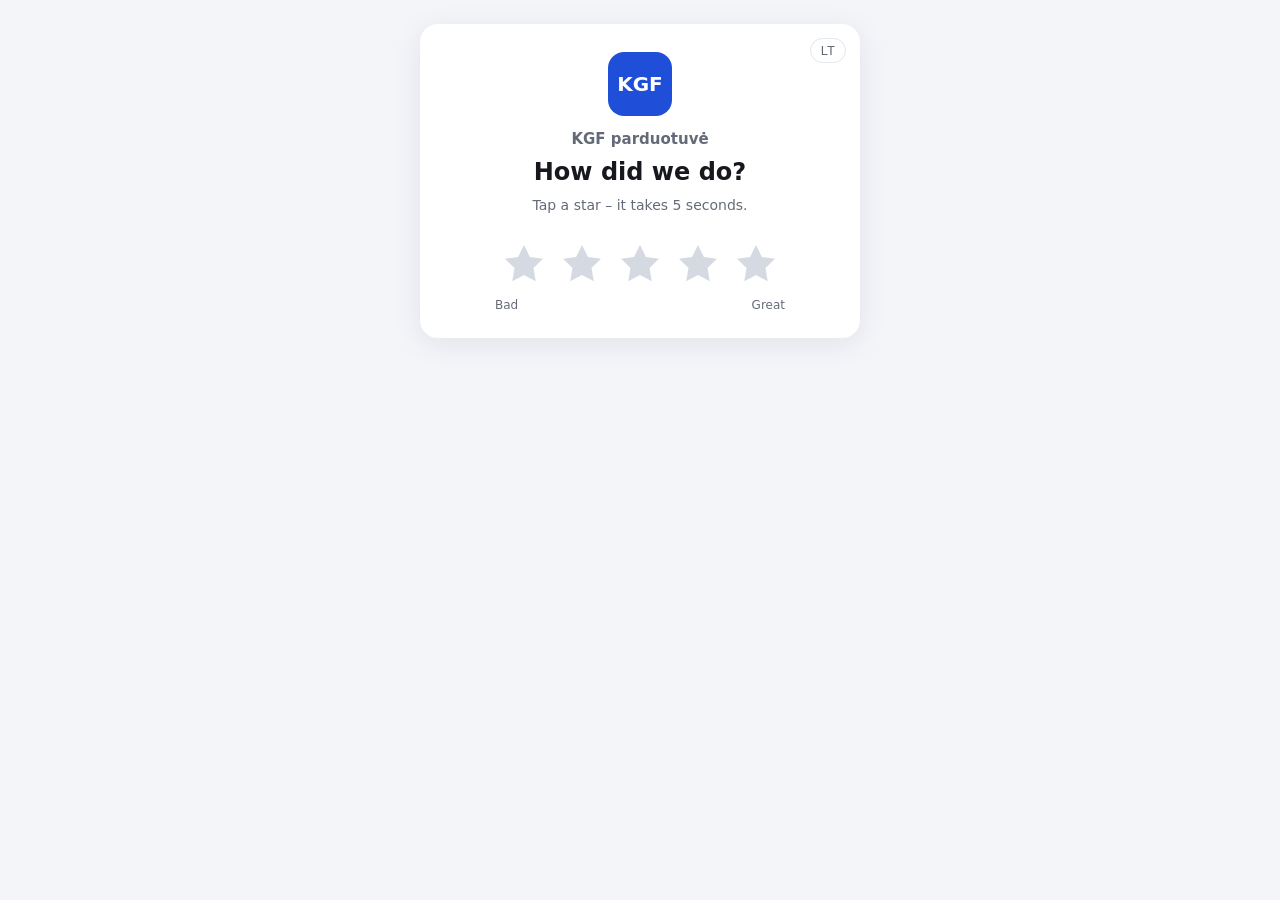
==== kgf/index.html @ a225ff8c "Add review page, staff request page, QR/NFC print page and Sheets backend for KGF Star rating sends " ====
<!doctype html>
<html lang="lt">
<head>
  <meta charset="utf-8">
  <meta name="viewport" content="width=device-width, initial-scale=1">
  <meta name="robots" content="noindex">
  <title>Įvertinkite mus</title>
  <link rel="stylesheet" href="../assets/style.css">
</head>
<body>
  <main class="card">
    <button class="lang" id="lang" type="button">EN</button>
    <div class="logo" id="logo"></div>
    <p class="biz" id="biz"></p>

    <!-- 1. Įvertinimas -->
    <section id="step-rate">
      <h1 data-t="rateTitle"></h1>
      <p class="muted" data-t="rateSub"></p>
      <div class="stars" id="stars"></div>
      <div class="stars-hint"><span data-t="bad"></span><span data-t="great"></span></div>
    </section>

    <!-- 2a. Geras įvertinimas -> Google -->
    <section id="step-good" hidden>
      <div class="big-emoji">😊</div>
      <h2 data-t="goodTitle"></h2>
      <p data-t="goodText"></p>
      <p class="muted" data-t="goodTip"></p>
      <a class="btn google" id="google-btn" href="#" rel="noopener">
        <svg viewBox="0 0 48 48" aria-hidden="true"><path fill="#EA4335" d="M24 9.5c3.54 0 6.71 1.22 9.21 3.6l6.85-6.85C35.9 2.38 30.47 0 24 0 14.62 0 6.51 5.38 2.56 13.22l7.98 6.19C12.43 13.72 17.74 9.5 24 9.5z"/><path fill="#4285F4" d="M46.98 24.55c0-1.57-.15-3.09-.38-4.55H24v9.02h12.94c-.58 2.96-2.26 5.48-4.78 7.18l7.73 6c4.51-4.18 7.09-10.36 7.09-17.65z"/><path fill="#FBBC05" d="M10.53 28.59c-.48-1.45-.76-2.99-.76-4.59s.27-3.14.76-4.59l-7.98-6.19C.92 16.46 0 20.12 0 24c0 3.88.92 7.54 2.56 10.78l7.97-6.19z"/><path fill="#34A853" d="M24 48c6.48 0 11.93-2.13 15.89-5.81l-7.73-6c-2.15 1.45-4.92 2.3-8.16 2.3-6.26 0-11.57-4.22-13.47-9.91l-7.98 6.19C6.51 42.62 14.62 48 24 48z"/></svg>
        <span data-t="googleBtn"></span>
      </a>
      <p class="countdown" id="countdown" hidden></p>
      <p><button class="link" type="button" data-back data-t="change"></button></p>
    </section>

    <!-- 2b. Žemas įvertinimas -> privati forma -->
    <section id="step-bad" hidden>
      <h2 data-t="badTitle"></h2>
      <p data-t="badText"></p>
      <form id="form" novalidate>
        <label for="msg" data-t="msgLabel"></label>
        <textarea id="msg" name="message" maxlength="2000" required></textarea>
        <label for="name"><b data-t="nameLabel"></b> <span data-t="optional"></span></label>
        <input id="name" name="name" maxlength="100" autocomplete="name">
        <label for="contact"><b data-t="contactLabel"></b> <span data-t="optional"></span></label>
        <input id="contact" name="contact" maxlength="100" autocomplete="tel">
        <input class="hp" id="website" name="website" tabindex="-1" autocomplete="off" aria-hidden="true">
        <p class="error" id="error" hidden></p>
        <button class="btn" type="submit" data-t="send"></button>
      </form>
      <p><button class="link" type="button" data-back data-t="change"></button></p>
      <!-- Ši nuoroda turi likti matoma: be jos tai būtų draudžiamas „review gating“. -->
      <p class="public-note"><span data-t="publicNote"></span> <a href="#" id="google-small" rel="noopener" data-t="publicLink"></a></p>
    </section>

    <!-- 3. Ačiū -->
    <section id="step-done" hidden>
      <div class="big-emoji">🙏</div>
      <h2 data-t="doneTitle"></h2>
      <p id="promise"></p>
    </section>
  </main>

  <script src="config.js"></script>
  <script src="../assets/common.js"></script>
  <script src="../assets/review.js"></script>
</body>
</html>
---- assets/style.css ----
:root {
  --accent: #1f4fd8;
  --bg: #f3f5f9;
  --card: #ffffff;
  --text: #16181d;
  --muted: #646b78;
  --line: #e2e6ee;
  --star: #f5b301;
  --star-off: #d5d9e1;
  --danger: #c62828;
  --radius: 18px;
}

* { box-sizing: border-box; }

body {
  margin: 0;
  min-height: 100vh;
  background: var(--bg);
  color: var(--text);
  font: 16px/1.5 system-ui, -apple-system, "Segoe UI", Roboto, sans-serif;
  display: flex;
  justify-content: center;
  align-items: flex-start;
  padding: 24px 16px;
}

.card {
  width: 100%;
  max-width: 440px;
  background: var(--card);
  border-radius: var(--radius);
  box-shadow: 0 6px 30px rgba(20, 30, 60, .08);
  padding: 28px 24px 24px;
  text-align: center;
  position: relative;
}

.lang {
  position: absolute;
  top: 14px;
  right: 14px;
  border: 1px solid var(--line);
  background: none;
  border-radius: 999px;
  padding: 4px 10px;
  font-size: 13px;
  color: var(--muted);
  cursor: pointer;
}

.logo {
  width: 64px;
  height: 64px;
  margin: 0 auto 12px;
  border-radius: 16px;
  background: var(--accent);
  color: #fff;
  font-weight: 800;
  font-size: 20px;
  display: flex;
  align-items: center;
  justify-content: center;
  overflow: hidden;
}
.logo img { width: 100%; height: 100%; object-fit: contain; background: #fff; }

.biz { margin: 0; font-size: 15px; color: var(--muted); font-weight: 600; }
h1 { margin: 6px 0 4px; font-size: 24px; line-height: 1.25; }
h2 { margin: 4px 0 8px; font-size: 22px; line-height: 1.3; }
p { margin: 8px 0; }
.muted { color: var(--muted); font-size: 14px; }

.stars { display: flex; justify-content: center; gap: 6px; margin: 22px 0 6px; }
.star {
  border: 0;
  background: none;
  padding: 2px;
  cursor: pointer;
  color: var(--star-off);
  transition: transform .12s, color .12s;
}
.star svg { width: 48px; height: 48px; display: block; fill: currentColor; }
.star.on { color: var(--star); }
.star:active { transform: scale(.9); }
.stars-hint { display: flex; justify-content: space-between; font-size: 12px; color: var(--muted); max-width: 290px; margin: 0 auto; }

.btn {
  display: block;
  width: 100%;
  border: 0;
  border-radius: 12px;
  padding: 15px 18px;
  margin-top: 16px;
  font: inherit;
  font-weight: 700;
  font-size: 17px;
  cursor: pointer;
  text-decoration: none;
  background: var(--accent);
  color: #fff;
}
.btn:disabled { opacity: .6; cursor: default; }
.btn.secondary { background: #eef1f7; color: var(--text); }
.btn.google { background: #fff; color: var(--text); border: 2px solid var(--line); display: flex; align-items: center; justify-content: center; gap: 10px; }
.btn.google svg { width: 22px; height: 22px; }

.link { background: none; border: 0; color: var(--accent); font: inherit; font-size: 14px; cursor: pointer; padding: 0; text-decoration: underline; }

form { text-align: left; margin-top: 14px; }
label { display: block; font-size: 14px; font-weight: 600; margin: 12px 0 4px; }
label span { font-weight: 400; color: var(--muted); }
input, textarea, select {
  width: 100%;
  border: 1.5px solid var(--line);
  border-radius: 10px;
  padding: 11px 12px;
  font: inherit;
  background: #fff;
  color: var(--text);
}
input:focus, textarea:focus, select:focus { outline: none; border-color: var(--accent); }
textarea { min-height: 110px; resize: vertical; }
.hp { position: absolute; left: -9999px; }

.error { color: var(--danger); font-size: 14px; margin-top: 8px; }
.public-note { margin-top: 18px; font-size: 13px; color: var(--muted); }
.public-note a { color: var(--muted); }
.big-emoji { font-size: 44px; line-height: 1; margin-top: 4px; }
.countdown { font-size: 14px; color: var(--muted); margin-top: 10px; }

[hidden] { display: none !important; }

/* Darbuotojų ir QR puslapiai */
.wide { max-width: 520px; text-align: left; }
.row { display: grid; grid-template-columns: 1fr 1fr; gap: 10px; }
.row .btn { margin-top: 10px; }
.qr-box { text-align: center; margin-top: 16px; }
.qr-box svg { width: 240px; height: 240px; }
.ok { color: #1b7f3b; font-size: 14px; margin-top: 8px; }
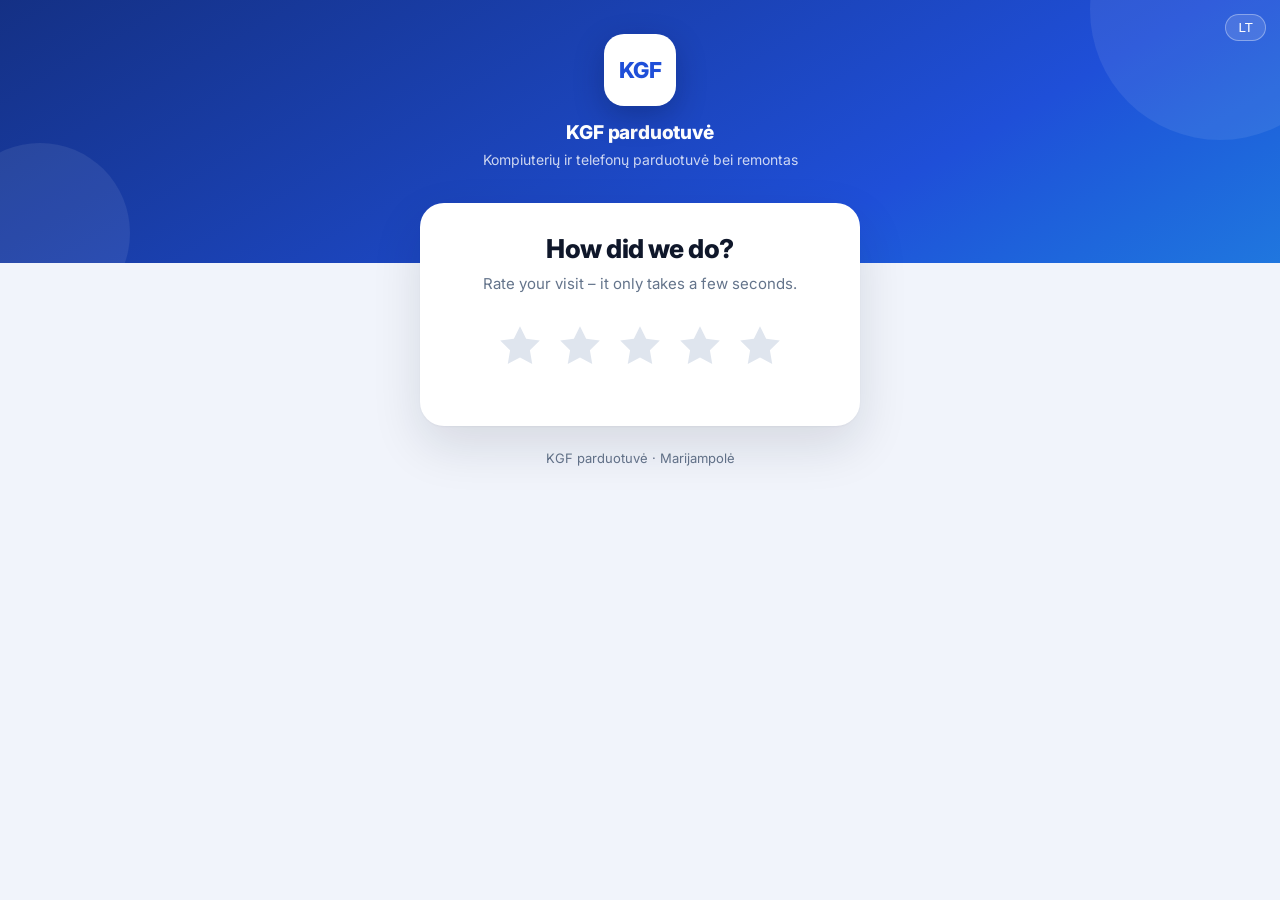
==== commit 2f1bba4f: "Redesign review page, private-review wording and automatic follow-up - New hero header, card layout," ====
--- a/kgf/index.html
+++ b/kgf/index.html
@@ -2,69 +2,80 @@
 <html lang="lt">
 <head>
   <meta charset="utf-8">
-  <meta name="viewport" content="width=device-width, initial-scale=1">
+  <meta name="viewport" content="width=device-width, initial-scale=1, viewport-fit=cover">
   <meta name="robots" content="noindex">
+  <meta name="theme-color" content="#1a3a9c">
   <title>Įvertinkite mus</title>
-  <link rel="stylesheet" href="../assets/style.css">
+  <link rel="preconnect" href="https://fonts.googleapis.com">
+  <link rel="preconnect" href="https://fonts.gstatic.com" crossorigin>
+  <link rel="stylesheet" href="https://fonts.googleapis.com/css2?family=Inter:wght@400;500;600;700;800&display=swap">
+  <link rel="stylesheet" href="../assets/style.css?v=5">
 </head>
-<body>
-  <main class="card">
+<body class="review">
+  <header class="hero">
     <button class="lang" id="lang" type="button">EN</button>
     <div class="logo" id="logo"></div>
     <p class="biz" id="biz"></p>
+    <p class="tagline" id="tagline"></p>
+  </header>
 
+  <main class="card">
     <!-- 1. Įvertinimas -->
-    <section id="step-rate">
+    <section class="step" id="step-rate">
       <h1 data-t="rateTitle"></h1>
       <p class="muted" data-t="rateSub"></p>
       <div class="stars" id="stars"></div>
-      <div class="stars-hint"><span data-t="bad"></span><span data-t="great"></span></div>
+      <p class="star-label" id="star-label">&nbsp;</p>
     </section>
 
     <!-- 2a. Geras įvertinimas -> Google -->
-    <section id="step-good" hidden>
-      <div class="big-emoji">😊</div>
+    <section class="step" id="step-good" hidden>
+      <div class="spinner" aria-hidden="true"></div>
       <h2 data-t="goodTitle"></h2>
-      <p data-t="goodText"></p>
-      <p class="muted" data-t="goodTip"></p>
+      <p class="muted" data-t="goodText"></p>
       <a class="btn google" id="google-btn" href="#" rel="noopener">
         <svg viewBox="0 0 48 48" aria-hidden="true"><path fill="#EA4335" d="M24 9.5c3.54 0 6.71 1.22 9.21 3.6l6.85-6.85C35.9 2.38 30.47 0 24 0 14.62 0 6.51 5.38 2.56 13.22l7.98 6.19C12.43 13.72 17.74 9.5 24 9.5z"/><path fill="#4285F4" d="M46.98 24.55c0-1.57-.15-3.09-.38-4.55H24v9.02h12.94c-.58 2.96-2.26 5.48-4.78 7.18l7.73 6c4.51-4.18 7.09-10.36 7.09-17.65z"/><path fill="#FBBC05" d="M10.53 28.59c-.48-1.45-.76-2.99-.76-4.59s.27-3.14.76-4.59l-7.98-6.19C.92 16.46 0 20.12 0 24c0 3.88.92 7.54 2.56 10.78l7.97-6.19z"/><path fill="#34A853" d="M24 48c6.48 0 11.93-2.13 15.89-5.81l-7.73-6c-2.15 1.45-4.92 2.3-8.16 2.3-6.26 0-11.57-4.22-13.47-9.91l-7.98 6.19C6.51 42.62 14.62 48 24 48z"/></svg>
         <span data-t="googleBtn"></span>
       </a>
-      <p class="countdown" id="countdown" hidden></p>
-      <p><button class="link" type="button" data-back data-t="change"></button></p>
+      <p class="center"><button class="link" type="button" data-back data-t="change"></button></p>
     </section>
 
-    <!-- 2b. Žemas įvertinimas -> privati forma -->
-    <section id="step-bad" hidden>
+    <!-- 2b. Žemas įvertinimas -> privatus atsiliepimas -->
+    <section class="step" id="step-bad" hidden>
+      <div class="mini-stars" id="mini-stars"></div>
       <h2 data-t="badTitle"></h2>
-      <p data-t="badText"></p>
+      <p class="muted" data-t="badText"></p>
+      <p class="private">
+        <svg viewBox="0 0 24 24" aria-hidden="true"><path d="M12 2a5 5 0 0 0-5 5v3H6a2 2 0 0 0-2 2v8a2 2 0 0 0 2 2h12a2 2 0 0 0 2-2v-8a2 2 0 0 0-2-2h-1V7a5 5 0 0 0-5-5zm-3 8V7a3 3 0 1 1 6 0v3H9z"/></svg>
+        <span data-t="private"></span>
+      </p>
       <form id="form" novalidate>
         <label for="msg" data-t="msgLabel"></label>
         <textarea id="msg" name="message" maxlength="2000" required></textarea>
-        <label for="name"><b data-t="nameLabel"></b> <span data-t="optional"></span></label>
+        <label for="contact" data-t="contactLabel"></label>
+        <input id="contact" name="contact" maxlength="100" autocomplete="tel" inputmode="email" required>
+        <p class="hint" data-t="contactHint"></p>
+        <label for="name"><span data-t="nameLabel"></span> <small data-t="optional"></small></label>
         <input id="name" name="name" maxlength="100" autocomplete="name">
-        <label for="contact"><b data-t="contactLabel"></b> <span data-t="optional"></span></label>
-        <input id="contact" name="contact" maxlength="100" autocomplete="tel">
         <input class="hp" id="website" name="website" tabindex="-1" autocomplete="off" aria-hidden="true">
         <p class="error" id="error" hidden></p>
         <button class="btn" type="submit" data-t="send"></button>
       </form>
-      <p><button class="link" type="button" data-back data-t="change"></button></p>
-      <!-- Ši nuoroda turi likti matoma: be jos tai būtų draudžiamas „review gating“. -->
-      <p class="public-note"><span data-t="publicNote"></span> <a href="#" id="google-small" rel="noopener" data-t="publicLink"></a></p>
+      <p class="center"><button class="link" type="button" data-back data-t="change"></button></p>
     </section>
 
     <!-- 3. Ačiū -->
-    <section id="step-done" hidden>
-      <div class="big-emoji">🙏</div>
+    <section class="step" id="step-done" hidden>
+      <svg class="check" viewBox="0 0 52 52" aria-hidden="true"><circle cx="26" cy="26" r="24"/><path d="M15 27l7 7 15-16"/></svg>
       <h2 data-t="doneTitle"></h2>
-      <p id="promise"></p>
+      <p class="muted" id="promise"></p>
     </section>
   </main>
 
-  <script src="config.js"></script>
-  <script src="../assets/common.js"></script>
-  <script src="../assets/review.js"></script>
+  <footer class="foot" id="foot"></footer>
+
+  <script src="config.js?v=5"></script>
+  <script src="../assets/common.js?v=5"></script>
+  <script src="../assets/review.js?v=5"></script>
 </body>
 </html>
--- a/assets/style.css
+++ b/assets/style.css
@@ -1,14 +1,18 @@
 :root {
   --accent: #1f4fd8;
-  --bg: #f3f5f9;
+  --accent-dark: color-mix(in srgb, var(--accent) 55%, #070b1f);
+  --accent-soft: color-mix(in srgb, var(--accent) 9%, #fff);
+  --bg: #f1f4fb;
   --card: #ffffff;
-  --text: #16181d;
-  --muted: #646b78;
-  --line: #e2e6ee;
-  --star: #f5b301;
-  --star-off: #d5d9e1;
-  --danger: #c62828;
-  --radius: 18px;
+  --text: #0f172a;
+  --muted: #64748b;
+  --line: #e2e8f0;
+  --field: #f8fafc;
+  --star: #fbbf24;
+  --star-off: #dfe5ee;
+  --danger: #dc2626;
+  --ok: #16a34a;
+  --radius: 24px;
 }
 
 * { box-sizing: border-box; }
@@ -18,123 +22,227 @@
   min-height: 100vh;
   background: var(--bg);
   color: var(--text);
-  font: 16px/1.5 system-ui, -apple-system, "Segoe UI", Roboto, sans-serif;
-  display: flex;
-  justify-content: center;
-  align-items: flex-start;
-  padding: 24px 16px;
-}
-
-.card {
-  width: 100%;
-  max-width: 440px;
-  background: var(--card);
-  border-radius: var(--radius);
-  box-shadow: 0 6px 30px rgba(20, 30, 60, .08);
-  padding: 28px 24px 24px;
+  font: 16px/1.55 Inter, system-ui, -apple-system, "Segoe UI", Roboto, sans-serif;
+  -webkit-font-smoothing: antialiased;
+}
+
+h1, h2 { margin: 0 0 6px; line-height: 1.2; letter-spacing: -.02em; }
+h1 { font-size: 26px; font-weight: 800; }
+h2 { font-size: 23px; font-weight: 800; }
+p { margin: 8px 0; }
+.muted { color: var(--muted); font-size: 15px; }
+.center { text-align: center; }
+[hidden] { display: none !important; }
+
+/* ---------- Viršus ---------- */
+.hero {
+  position: relative;
+  overflow: hidden;
+  padding: 34px 16px 92px;
   text-align: center;
-  position: relative;
-}
+  color: #fff;
+  background: linear-gradient(150deg, var(--accent-dark) 0%, var(--accent) 70%, color-mix(in srgb, var(--accent) 70%, #22d3ee) 100%);
+}
+.hero::before, .hero::after {
+  content: "";
+  position: absolute;
+  border-radius: 50%;
+  background: rgba(255, 255, 255, .08);
+}
+.hero::before { width: 260px; height: 260px; top: -120px; right: -70px; }
+.hero::after { width: 180px; height: 180px; bottom: -60px; left: -50px; }
+.hero .logo {
+  background: #fff;
+  color: var(--accent);
+  box-shadow: 0 10px 30px rgba(5, 10, 40, .25);
+}
+.hero .biz { color: #fff; font-size: 19px; font-weight: 800; margin: 12px 0 0; letter-spacing: -.01em; }
+.tagline { margin: 2px 0 0; font-size: 14px; color: rgba(255, 255, 255, .78); }
 
 .lang {
   position: absolute;
   top: 14px;
   right: 14px;
-  border: 1px solid var(--line);
-  background: none;
+  z-index: 1;
+  border: 1px solid rgba(255, 255, 255, .35);
+  background: rgba(255, 255, 255, .12);
+  color: #fff;
   border-radius: 999px;
-  padding: 4px 10px;
-  font-size: 13px;
-  color: var(--muted);
+  padding: 5px 12px;
+  font: 600 13px/1 inherit;
   cursor: pointer;
 }
 
 .logo {
-  width: 64px;
-  height: 64px;
-  margin: 0 auto 12px;
-  border-radius: 16px;
+  width: 72px;
+  height: 72px;
+  margin: 0 auto;
+  border-radius: 20px;
   background: var(--accent);
   color: #fff;
   font-weight: 800;
-  font-size: 20px;
+  font-size: 22px;
+  letter-spacing: -.02em;
   display: flex;
   align-items: center;
   justify-content: center;
   overflow: hidden;
-}
-.logo img { width: 100%; height: 100%; object-fit: contain; background: #fff; }
-
+  position: relative;
+  z-index: 1;
+}
+.logo img { width: 100%; height: 100%; object-fit: contain; }
 .biz { margin: 0; font-size: 15px; color: var(--muted); font-weight: 600; }
-h1 { margin: 6px 0 4px; font-size: 24px; line-height: 1.25; }
-h2 { margin: 4px 0 8px; font-size: 22px; line-height: 1.3; }
-p { margin: 8px 0; }
-.muted { color: var(--muted); font-size: 14px; }
-
-.stars { display: flex; justify-content: center; gap: 6px; margin: 22px 0 6px; }
+
+/* ---------- Kortelė ---------- */
+.card {
+  position: relative;
+  width: calc(100% - 32px);
+  max-width: 440px;
+  margin: -60px auto 0;
+  background: var(--card);
+  border-radius: var(--radius);
+  box-shadow: 0 1px 2px rgba(15, 23, 42, .04), 0 20px 50px rgba(15, 23, 42, .12);
+  padding: 30px 22px 24px;
+  text-align: center;
+}
+.step { animation: rise .35s ease both; }
+@keyframes rise { from { opacity: 0; transform: translateY(10px); } to { opacity: 1; transform: none; } }
+
+.foot { text-align: center; color: var(--muted); font-size: 13px; padding: 22px 16px 32px; }
+
+/* ---------- Žvaigždutės ---------- */
+.stars { display: flex; justify-content: center; gap: 4px; margin: 22px 0 4px; }
 .star {
   border: 0;
   background: none;
-  padding: 2px;
+  padding: 3px;
   cursor: pointer;
   color: var(--star-off);
-  transition: transform .12s, color .12s;
-}
-.star svg { width: 48px; height: 48px; display: block; fill: currentColor; }
-.star.on { color: var(--star); }
+  transition: transform .15s ease, color .15s ease;
+  -webkit-tap-highlight-color: transparent;
+}
+.star svg { width: 50px; height: 50px; display: block; fill: currentColor; }
+.star.on { color: var(--star); filter: drop-shadow(0 4px 8px rgba(251, 191, 36, .45)); }
+.star:hover { transform: scale(1.12); }
 .star:active { transform: scale(.9); }
-.stars-hint { display: flex; justify-content: space-between; font-size: 12px; color: var(--muted); max-width: 290px; margin: 0 auto; }
-
+.star-label { min-height: 24px; font-weight: 700; color: var(--accent); margin: 4px 0 0; }
+
+.mini-stars { display: flex; justify-content: center; gap: 2px; margin-bottom: 10px; }
+.mini-stars svg { width: 22px; height: 22px; fill: var(--star-off); }
+.mini-stars svg.on { fill: var(--star); }
+
+/* ---------- Forma ---------- */
+.private {
+  display: flex;
+  gap: 10px;
+  align-items: flex-start;
+  text-align: left;
+  background: var(--accent-soft);
+  color: var(--accent-dark);
+  border-radius: 14px;
+  padding: 12px 14px;
+  font-size: 14px;
+  font-weight: 500;
+  margin: 16px 0 4px;
+}
+.private svg { width: 18px; height: 18px; flex: none; fill: currentColor; margin-top: 1px; }
+
+form { text-align: left; margin-top: 8px; }
+label { display: block; font-size: 14px; font-weight: 700; margin: 16px 0 6px; }
+label small { font-weight: 500; color: var(--muted); font-size: 13px; }
+input, textarea, select {
+  width: 100%;
+  border: 1.5px solid var(--line);
+  border-radius: 14px;
+  padding: 13px 14px;
+  font: inherit;
+  background: var(--field);
+  color: var(--text);
+  transition: border-color .15s, box-shadow .15s, background .15s;
+}
+input:focus, textarea:focus, select:focus {
+  outline: none;
+  background: #fff;
+  border-color: var(--accent);
+  box-shadow: 0 0 0 4px var(--accent-soft);
+}
+textarea { min-height: 120px; resize: vertical; }
+.hint { font-size: 13px; color: var(--muted); margin: 6px 2px 0; }
+.hp { position: absolute; left: -9999px; }
+.error { color: var(--danger); font-size: 14px; font-weight: 500; margin-top: 12px; }
+
+/* ---------- Mygtukai ---------- */
 .btn {
   display: block;
   width: 100%;
   border: 0;
-  border-radius: 12px;
-  padding: 15px 18px;
-  margin-top: 16px;
+  border-radius: 14px;
+  padding: 16px 18px;
+  margin-top: 20px;
   font: inherit;
   font-weight: 700;
   font-size: 17px;
+  text-align: center;
   cursor: pointer;
   text-decoration: none;
-  background: var(--accent);
-  color: #fff;
-}
+  color: #fff;
+  background: linear-gradient(135deg, var(--accent) 0%, var(--accent-dark) 100%);
+  box-shadow: 0 10px 24px color-mix(in srgb, var(--accent) 35%, transparent);
+  transition: transform .1s ease, opacity .15s;
+}
+.btn:active { transform: scale(.98); }
 .btn:disabled { opacity: .6; cursor: default; }
-.btn.secondary { background: #eef1f7; color: var(--text); }
-.btn.google { background: #fff; color: var(--text); border: 2px solid var(--line); display: flex; align-items: center; justify-content: center; gap: 10px; }
-.btn.google svg { width: 22px; height: 22px; }
-
-.link { background: none; border: 0; color: var(--accent); font: inherit; font-size: 14px; cursor: pointer; padding: 0; text-decoration: underline; }
-
-form { text-align: left; margin-top: 14px; }
-label { display: block; font-size: 14px; font-weight: 600; margin: 12px 0 4px; }
-label span { font-weight: 400; color: var(--muted); }
-input, textarea, select {
-  width: 100%;
-  border: 1.5px solid var(--line);
-  border-radius: 10px;
-  padding: 11px 12px;
-  font: inherit;
+.btn.secondary { background: #eef1f7; color: var(--text); box-shadow: none; }
+.btn.google {
   background: #fff;
   color: var(--text);
-}
-input:focus, textarea:focus, select:focus { outline: none; border-color: var(--accent); }
-textarea { min-height: 110px; resize: vertical; }
-.hp { position: absolute; left: -9999px; }
-
-.error { color: var(--danger); font-size: 14px; margin-top: 8px; }
-.public-note { margin-top: 18px; font-size: 13px; color: var(--muted); }
-.public-note a { color: var(--muted); }
-.big-emoji { font-size: 44px; line-height: 1; margin-top: 4px; }
-.countdown { font-size: 14px; color: var(--muted); margin-top: 10px; }
-
-[hidden] { display: none !important; }
-
-/* Darbuotojų ir QR puslapiai */
+  border: 1.5px solid var(--line);
+  box-shadow: 0 4px 14px rgba(15, 23, 42, .06);
+  display: flex;
+  align-items: center;
+  justify-content: center;
+  gap: 10px;
+}
+.btn.google svg { width: 22px; height: 22px; }
+
+.link {
+  background: none;
+  border: 0;
+  color: var(--muted);
+  font: inherit;
+  font-size: 14px;
+  cursor: pointer;
+  padding: 6px;
+  margin-top: 8px;
+  text-decoration: underline;
+  text-underline-offset: 3px;
+}
+
+/* ---------- Būsenos ---------- */
+.spinner {
+  width: 46px;
+  height: 46px;
+  margin: 4px auto 16px;
+  border-radius: 50%;
+  border: 4px solid var(--accent-soft);
+  border-top-color: var(--accent);
+  animation: spin .8s linear infinite;
+}
+@keyframes spin { to { transform: rotate(360deg); } }
+
+.check { width: 76px; height: 76px; margin: 6px auto 16px; display: block; }
+.check circle { fill: color-mix(in srgb, var(--ok) 12%, #fff); stroke: var(--ok); stroke-width: 2.5; }
+.check path {
+  fill: none;
+  stroke: var(--ok);
+  stroke-width: 4;
+  stroke-linecap: round;
+  stroke-linejoin: round;
+  stroke-dasharray: 40;
+  stroke-dashoffset: 40;
+  animation: draw .5s .2s ease forwards;
+}
+@keyframes draw { to { stroke-dashoffset: 0; } }
+
+/* QR puslapis */
 .wide { max-width: 520px; text-align: left; }
-.row { display: grid; grid-template-columns: 1fr 1fr; gap: 10px; }
-.row .btn { margin-top: 10px; }
-.qr-box { text-align: center; margin-top: 16px; }
-.qr-box svg { width: 240px; height: 240px; }
-.ok { color: #1b7f3b; font-size: 14px; margin-top: 8px; }
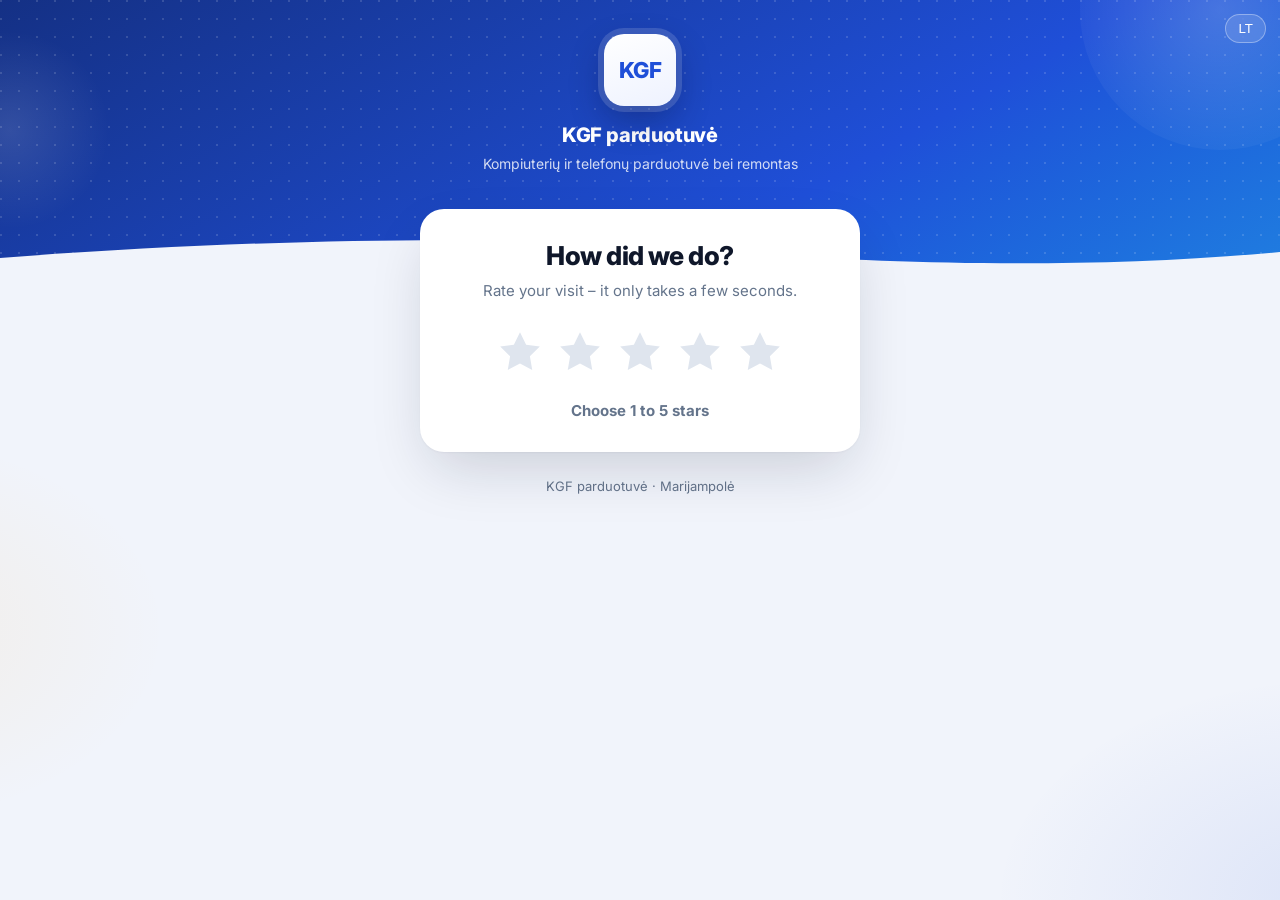
==== commit 23454111: "Prettier review page: animated stars, rating badge, field icons, wave header - Texts: 'Padėkite mums" ====
--- a/kgf/index.html
+++ b/kgf/index.html
@@ -9,64 +9,73 @@
   <link rel="preconnect" href="https://fonts.googleapis.com">
   <link rel="preconnect" href="https://fonts.gstatic.com" crossorigin>
   <link rel="stylesheet" href="https://fonts.googleapis.com/css2?family=Inter:wght@400;500;600;700;800&display=swap">
-  <link rel="stylesheet" href="../assets/style.css?v=5">
+  <link rel="stylesheet" href="../assets/style.css?v=8">
 </head>
 <body class="review">
+  <!-- Žvaigždučių spalvų perėjimas -->
+  <svg width="0" height="0" style="position:absolute" aria-hidden="true">
+    <defs>
+      <linearGradient id="star-grad" x1="0" y1="0" x2="0" y2="1">
+        <stop offset="0" stop-color="#ffd84d"/>
+        <stop offset="1" stop-color="#f59e0b"/>
+      </linearGradient>
+    </defs>
+  </svg>
+
   <header class="hero">
     <button class="lang" id="lang" type="button">EN</button>
     <div class="logo" id="logo"></div>
     <p class="biz" id="biz"></p>
     <p class="tagline" id="tagline"></p>
+    <svg class="wave" viewBox="0 0 400 40" preserveAspectRatio="none" aria-hidden="true"><path d="M0 40V22C80 2 160 0 200 10s120 30 200 6v24z"/></svg>
   </header>
 
-  <main class="card">
+  <main>
     <!-- 1. Įvertinimas -->
-    <section class="step" id="step-rate">
+    <section class="card" id="rate-card">
       <h1 data-t="rateTitle"></h1>
       <p class="muted" data-t="rateSub"></p>
       <div class="stars" id="stars"></div>
-      <p class="star-label" id="star-label">&nbsp;</p>
+      <p class="star-label" id="star-label"></p>
     </section>
 
-    <!-- 2a. Geras įvertinimas -> Google -->
-    <section class="step" id="step-good" hidden>
-      <div class="spinner" aria-hidden="true"></div>
-      <h2 data-t="goodTitle"></h2>
-      <p class="muted" data-t="goodText"></p>
-      <a class="btn google" id="google-btn" href="#" rel="noopener">
-        <svg viewBox="0 0 48 48" aria-hidden="true"><path fill="#EA4335" d="M24 9.5c3.54 0 6.71 1.22 9.21 3.6l6.85-6.85C35.9 2.38 30.47 0 24 0 14.62 0 6.51 5.38 2.56 13.22l7.98 6.19C12.43 13.72 17.74 9.5 24 9.5z"/><path fill="#4285F4" d="M46.98 24.55c0-1.57-.15-3.09-.38-4.55H24v9.02h12.94c-.58 2.96-2.26 5.48-4.78 7.18l7.73 6c4.51-4.18 7.09-10.36 7.09-17.65z"/><path fill="#FBBC05" d="M10.53 28.59c-.48-1.45-.76-2.99-.76-4.59s.27-3.14.76-4.59l-7.98-6.19C.92 16.46 0 20.12 0 24c0 3.88.92 7.54 2.56 10.78l7.97-6.19z"/><path fill="#34A853" d="M24 48c6.48 0 11.93-2.13 15.89-5.81l-7.73-6c-2.15 1.45-4.92 2.3-8.16 2.3-6.26 0-11.57-4.22-13.47-9.91l-7.98 6.19C6.51 42.62 14.62 48 24 48z"/></svg>
-        <span data-t="googleBtn"></span>
-      </a>
-      <p class="center"><button class="link" type="button" data-back data-t="change"></button></p>
-    </section>
-
-    <!-- 2b. Žemas įvertinimas -> privatus atsiliepimas -->
-    <section class="step" id="step-bad" hidden>
-      <div class="mini-stars" id="mini-stars"></div>
+    <!-- 2. Žemas įvertinimas: atsiliepimo burbulas po žvaigždutėmis -->
+    <section class="card bubble" id="form-card" hidden>
       <h2 data-t="badTitle"></h2>
       <p class="muted" data-t="badText"></p>
-      <p class="private">
-        <svg viewBox="0 0 24 24" aria-hidden="true"><path d="M12 2a5 5 0 0 0-5 5v3H6a2 2 0 0 0-2 2v8a2 2 0 0 0 2 2h12a2 2 0 0 0 2-2v-8a2 2 0 0 0-2-2h-1V7a5 5 0 0 0-5-5zm-3 8V7a3 3 0 1 1 6 0v3H9z"/></svg>
-        <span data-t="private"></span>
-      </p>
       <form id="form" novalidate>
         <label for="msg" data-t="msgLabel"></label>
-        <textarea id="msg" name="message" maxlength="2000" required></textarea>
+        <div class="field area">
+          <svg viewBox="0 0 24 24" aria-hidden="true"><path d="M4 4h16a2 2 0 0 1 2 2v10a2 2 0 0 1-2 2H9l-5 4v-4a2 2 0 0 1-2-2V6a2 2 0 0 1 2-2zm3 5v2h10V9H7zm0 4v2h6v-2H7z"/></svg>
+          <textarea id="msg" name="message" maxlength="2000" required></textarea>
+        </div>
         <label for="contact" data-t="contactLabel"></label>
-        <input id="contact" name="contact" maxlength="100" autocomplete="tel" inputmode="email" required>
+        <div class="field">
+          <svg viewBox="0 0 24 24" aria-hidden="true"><path d="M6.6 10.8a15.1 15.1 0 0 0 6.6 6.6l2.2-2.2c.3-.3.7-.4 1-.2 1.1.4 2.3.6 3.6.6.6 0 1 .4 1 1V20c0 .6-.4 1-1 1A17 17 0 0 1 3 4c0-.6.4-1 1-1h3.5c.6 0 1 .4 1 1 0 1.2.2 2.4.6 3.6.1.3 0 .7-.2 1l-2.3 2.2z"/></svg>
+          <input id="contact" name="contact" maxlength="100" autocomplete="tel" inputmode="email" required>
+        </div>
         <p class="hint" data-t="contactHint"></p>
         <label for="name"><span data-t="nameLabel"></span> <small data-t="optional"></small></label>
-        <input id="name" name="name" maxlength="100" autocomplete="name">
+        <div class="field">
+          <svg viewBox="0 0 24 24" aria-hidden="true"><path d="M12 12a5 5 0 1 0 0-10 5 5 0 0 0 0 10zm0 2c-4.4 0-9 2.2-9 5v2h18v-2c0-2.8-4.6-5-9-5z"/></svg>
+          <input id="name" name="name" maxlength="100" autocomplete="name">
+        </div>
         <input class="hp" id="website" name="website" tabindex="-1" autocomplete="off" aria-hidden="true">
         <p class="error" id="error" hidden></p>
-        <button class="btn" type="submit" data-t="send"></button>
+        <button class="btn" type="submit">
+          <span data-t="send"></span>
+          <svg viewBox="0 0 24 24" aria-hidden="true"><path d="M3.4 20.4 21 12 3.4 3.6 3.4 10l12.6 2-12.6 2z"/></svg>
+        </button>
       </form>
-      <p class="center"><button class="link" type="button" data-back data-t="change"></button></p>
     </section>
 
     <!-- 3. Ačiū -->
-    <section class="step" id="step-done" hidden>
-      <svg class="check" viewBox="0 0 52 52" aria-hidden="true"><circle cx="26" cy="26" r="24"/><path d="M15 27l7 7 15-16"/></svg>
+    <section class="card" id="done-card" hidden>
+      <div class="burst" aria-hidden="true">
+        <i style="--a:0deg"></i><i style="--a:45deg"></i><i style="--a:90deg"></i><i style="--a:135deg"></i>
+        <i style="--a:180deg"></i><i style="--a:225deg"></i><i style="--a:270deg"></i><i style="--a:315deg"></i>
+        <svg class="check" viewBox="0 0 52 52"><circle cx="26" cy="26" r="24"/><path d="M15 27l7 7 15-16"/></svg>
+      </div>
       <h2 data-t="doneTitle"></h2>
       <p class="muted" id="promise"></p>
     </section>
@@ -74,8 +83,8 @@
 
   <footer class="foot" id="foot"></footer>
 
-  <script src="config.js?v=5"></script>
-  <script src="../assets/common.js?v=5"></script>
-  <script src="../assets/review.js?v=5"></script>
+  <script src="config.js?v=8"></script>
+  <script src="../assets/common.js?v=8"></script>
+  <script src="../assets/review.js?v=8"></script>
 </body>
 </html>
--- a/assets/style.css
+++ b/assets/style.css
@@ -20,10 +20,14 @@
 body {
   margin: 0;
   min-height: 100vh;
-  background: var(--bg);
   color: var(--text);
   font: 16px/1.55 Inter, system-ui, -apple-system, "Segoe UI", Roboto, sans-serif;
   -webkit-font-smoothing: antialiased;
+  background:
+    radial-gradient(500px 320px at 105% 100%, color-mix(in srgb, var(--accent) 10%, transparent), transparent 70%),
+    radial-gradient(420px 280px at -10% 70%, color-mix(in srgb, #f59e0b 8%, transparent), transparent 70%),
+    var(--bg);
+  background-attachment: fixed;
 }
 
 h1, h2 { margin: 0 0 6px; line-height: 1.2; letter-spacing: -.02em; }
@@ -38,37 +42,53 @@
 .hero {
   position: relative;
   overflow: hidden;
-  padding: 34px 16px 92px;
+  padding: 34px 16px 100px;
   text-align: center;
   color: #fff;
-  background: linear-gradient(150deg, var(--accent-dark) 0%, var(--accent) 70%, color-mix(in srgb, var(--accent) 70%, #22d3ee) 100%);
+  background:
+    radial-gradient(circle at 1px 1px, rgba(255, 255, 255, .14) 1px, transparent 0) 0 0 / 18px 18px,
+    linear-gradient(150deg, var(--accent-dark) 0%, var(--accent) 65%, color-mix(in srgb, var(--accent) 65%, #22d3ee) 100%);
 }
 .hero::before, .hero::after {
   content: "";
   position: absolute;
   border-radius: 50%;
-  background: rgba(255, 255, 255, .08);
-}
-.hero::before { width: 260px; height: 260px; top: -120px; right: -70px; }
-.hero::after { width: 180px; height: 180px; bottom: -60px; left: -50px; }
+  pointer-events: none;
+  animation: float 14s ease-in-out infinite;
+}
+.hero::before {
+  width: 280px; height: 280px; top: -130px; right: -80px;
+  background: radial-gradient(circle, rgba(255, 255, 255, .18), rgba(255, 255, 255, .04) 70%);
+}
+.hero::after {
+  width: 200px; height: 200px; top: 30px; left: -90px;
+  background: radial-gradient(circle, rgba(255, 255, 255, .12), transparent 70%);
+  animation-delay: -7s;
+}
+@keyframes float { 50% { transform: translate(14px, 18px) scale(1.06); } }
+.wave { position: absolute; left: 0; right: 0; bottom: -1px; width: 100%; height: 40px; fill: var(--bg); }
+
 .hero .logo {
-  background: #fff;
+  background: linear-gradient(160deg, #fff, #eef2ff);
   color: var(--accent);
-  box-shadow: 0 10px 30px rgba(5, 10, 40, .25);
-}
-.hero .biz { color: #fff; font-size: 19px; font-weight: 800; margin: 12px 0 0; letter-spacing: -.01em; }
-.tagline { margin: 2px 0 0; font-size: 14px; color: rgba(255, 255, 255, .78); }
+  box-shadow: 0 0 0 6px rgba(255, 255, 255, .14), 0 14px 34px rgba(5, 10, 40, .3);
+  animation: rise .5s ease both;
+}
+.hero .biz { color: #fff; font-size: 20px; font-weight: 800; margin: 14px 0 0; letter-spacing: -.01em; }
+.tagline { margin: 2px 0 0; font-size: 14px; color: rgba(255, 255, 255, .8); }
 
 .lang {
   position: absolute;
   top: 14px;
   right: 14px;
-  z-index: 1;
+  z-index: 2;
   border: 1px solid rgba(255, 255, 255, .35);
   background: rgba(255, 255, 255, .12);
+  -webkit-backdrop-filter: blur(6px);
+  backdrop-filter: blur(6px);
   color: #fff;
   border-radius: 999px;
-  padding: 5px 12px;
+  padding: 6px 12px;
   font: 600 13px/1 inherit;
   cursor: pointer;
 }
@@ -93,63 +113,117 @@
 .logo img { width: 100%; height: 100%; object-fit: contain; }
 .biz { margin: 0; font-size: 15px; color: var(--muted); font-weight: 600; }
 
-/* ---------- Kortelė ---------- */
+/* ---------- Kortelės ---------- */
 .card {
   position: relative;
+  z-index: 1;
   width: calc(100% - 32px);
   max-width: 440px;
-  margin: -60px auto 0;
+  margin: -66px auto 0;
   background: var(--card);
   border-radius: var(--radius);
-  box-shadow: 0 1px 2px rgba(15, 23, 42, .04), 0 20px 50px rgba(15, 23, 42, .12);
+  border: 1px solid rgba(255, 255, 255, .7);
+  box-shadow: 0 1px 2px rgba(15, 23, 42, .04), 0 24px 60px -12px rgba(15, 23, 42, .18);
   padding: 30px 22px 24px;
   text-align: center;
 }
-.step { animation: rise .35s ease both; }
-@keyframes rise { from { opacity: 0; transform: translateY(10px); } to { opacity: 1; transform: none; } }
-
-.foot { text-align: center; color: var(--muted); font-size: 13px; padding: 22px 16px 32px; }
+#rate-card { animation: rise .45s .05s ease both; }
+#done-card { animation: rise .4s ease both; }
+@keyframes rise { from { opacity: 0; transform: translateY(12px); } to { opacity: 1; transform: none; } }
+
+/* Atsiliepimo burbulas, iššokantis iš po žvaigždučių kortelės */
+.card.bubble {
+  margin-top: 18px;
+  transform-origin: 50% 0;
+  animation: pop .5s cubic-bezier(.2, .9, .3, 1.15) both;
+}
+.card.bubble::before {
+  content: "";
+  position: absolute;
+  top: -10px;
+  left: 50%;
+  width: 20px;
+  height: 20px;
+  background: var(--card);
+  border-radius: 5px 0 0 0;
+  transform: translateX(-50%) rotate(45deg);
+}
+@keyframes pop {
+  from { opacity: 0; transform: translateY(-40px) scale(.93); }
+  to { opacity: 1; transform: none; }
+}
+
+.foot { text-align: center; color: var(--muted); font-size: 13px; padding: 24px 16px 34px; }
 
 /* ---------- Žvaigždutės ---------- */
-.stars { display: flex; justify-content: center; gap: 4px; margin: 22px 0 4px; }
+.stars { display: flex; justify-content: center; gap: 4px; margin: 22px 0 6px; }
 .star {
+  position: relative;
   border: 0;
   background: none;
   padding: 3px;
   cursor: pointer;
-  color: var(--star-off);
-  transition: transform .15s ease, color .15s ease;
+  transition: transform .18s cubic-bezier(.3, 1.4, .5, 1);
   -webkit-tap-highlight-color: transparent;
-}
-.star svg { width: 50px; height: 50px; display: block; fill: currentColor; }
-.star.on { color: var(--star); filter: drop-shadow(0 4px 8px rgba(251, 191, 36, .45)); }
-.star:hover { transform: scale(1.12); }
-.star:active { transform: scale(.9); }
-.star-label { min-height: 24px; font-weight: 700; color: var(--accent); margin: 4px 0 0; }
-
-.mini-stars { display: flex; justify-content: center; gap: 2px; margin-bottom: 10px; }
-.mini-stars svg { width: 22px; height: 22px; fill: var(--star-off); }
-.mini-stars svg.on { fill: var(--star); }
+  animation: star-in .5s cubic-bezier(.2, .9, .3, 1.3) backwards;
+}
+.star:nth-child(2) { animation-delay: .06s; }
+.star:nth-child(3) { animation-delay: .12s; }
+.star:nth-child(4) { animation-delay: .18s; }
+.star:nth-child(5) { animation-delay: .24s; }
+@keyframes star-in { from { opacity: 0; transform: translateY(10px) scale(.5); } }
+.star svg { width: 50px; height: 50px; display: block; overflow: visible; }
+.star svg path { fill: var(--star-off); transition: fill .15s; }
+.star.on svg path { fill: url(#star-grad); }
+.star.on svg { filter: drop-shadow(0 5px 9px rgba(245, 158, 11, .4)); }
+.star:hover { transform: scale(1.14) rotate(-4deg); }
+.star:active { transform: scale(.88); }
+.star.pop svg { animation: star-pop .45s cubic-bezier(.3, 1.6, .5, 1); }
+.star.pop::after {
+  content: "";
+  position: absolute;
+  inset: -2px;
+  border-radius: 50%;
+  border: 2px solid var(--star);
+  animation: ring .5s ease-out forwards;
+}
+@keyframes star-pop { 40% { transform: scale(1.35); } }
+@keyframes ring { from { opacity: .9; transform: scale(.6); } to { opacity: 0; transform: scale(1.5); } }
+
+.star-label {
+  display: inline-block;
+  min-height: 32px;
+  margin: 8px 0 0;
+  padding: 5px 14px;
+  border-radius: 999px;
+  font-weight: 700;
+  font-size: 15px;
+  color: var(--muted);
+  background: transparent;
+  transition: background .2s, color .2s;
+}
+.star-label[data-level="1"], .star-label[data-level="2"] { color: #b91c1c; background: #fef2f2; }
+.star-label[data-level="3"] { color: #b45309; background: #fffbeb; }
+.star-label[data-level="4"], .star-label[data-level="5"] { color: #15803d; background: #f0fdf4; }
 
 /* ---------- Forma ---------- */
-.private {
-  display: flex;
-  gap: 10px;
-  align-items: flex-start;
-  text-align: left;
-  background: var(--accent-soft);
-  color: var(--accent-dark);
-  border-radius: 14px;
-  padding: 12px 14px;
-  font-size: 14px;
-  font-weight: 500;
-  margin: 16px 0 4px;
-}
-.private svg { width: 18px; height: 18px; flex: none; fill: currentColor; margin-top: 1px; }
-
 form { text-align: left; margin-top: 8px; }
-label { display: block; font-size: 14px; font-weight: 700; margin: 16px 0 6px; }
+label { display: block; font-size: 14px; font-weight: 700; margin: 18px 0 7px; }
 label small { font-weight: 500; color: var(--muted); font-size: 13px; }
+.field { position: relative; }
+.field svg {
+  position: absolute;
+  left: 14px;
+  top: 50%;
+  width: 19px;
+  height: 19px;
+  margin-top: -9.5px;
+  fill: #a3afc2;
+  pointer-events: none;
+  transition: fill .15s;
+}
+.field.area svg { top: 15px; margin-top: 0; }
+.field:focus-within svg { fill: var(--accent); }
 input, textarea, select {
   width: 100%;
   border: 1.5px solid var(--line);
@@ -160,25 +234,40 @@
   color: var(--text);
   transition: border-color .15s, box-shadow .15s, background .15s;
 }
+.field input, .field textarea { padding-left: 44px; }
 input:focus, textarea:focus, select:focus {
   outline: none;
   background: #fff;
   border-color: var(--accent);
   box-shadow: 0 0 0 4px var(--accent-soft);
 }
+.field.invalid input, .field.invalid textarea { border-color: var(--danger); background: #fff7f7; }
+.field.invalid svg { fill: var(--danger); }
 textarea { min-height: 120px; resize: vertical; }
-.hint { font-size: 13px; color: var(--muted); margin: 6px 2px 0; }
+.hint { font-size: 13px; color: var(--muted); margin: 7px 2px 0; }
 .hp { position: absolute; left: -9999px; }
-.error { color: var(--danger); font-size: 14px; font-weight: 500; margin-top: 12px; }
+.error {
+  color: var(--danger);
+  font-size: 14px;
+  font-weight: 600;
+  margin-top: 14px;
+  animation: shake .35s ease;
+}
+@keyframes shake { 25% { transform: translateX(-4px); } 75% { transform: translateX(4px); } }
 
 /* ---------- Mygtukai ---------- */
 .btn {
-  display: block;
+  position: relative;
+  overflow: hidden;
+  display: flex;
+  align-items: center;
+  justify-content: center;
+  gap: 10px;
   width: 100%;
   border: 0;
   border-radius: 14px;
   padding: 16px 18px;
-  margin-top: 20px;
+  margin-top: 22px;
   font: inherit;
   font-weight: 700;
   font-size: 17px;
@@ -187,50 +276,51 @@
   text-decoration: none;
   color: #fff;
   background: linear-gradient(135deg, var(--accent) 0%, var(--accent-dark) 100%);
-  box-shadow: 0 10px 24px color-mix(in srgb, var(--accent) 35%, transparent);
-  transition: transform .1s ease, opacity .15s;
-}
+  box-shadow: 0 12px 26px -6px color-mix(in srgb, var(--accent) 55%, transparent);
+  transition: transform .12s ease, opacity .15s, box-shadow .15s;
+}
+.btn svg { width: 19px; height: 19px; fill: currentColor; transition: transform .2s; }
+.btn:hover svg { transform: translateX(3px); }
+.btn::after {
+  content: "";
+  position: absolute;
+  top: 0;
+  left: -60%;
+  width: 40%;
+  height: 100%;
+  background: linear-gradient(100deg, transparent, rgba(255, 255, 255, .28), transparent);
+  transform: skewX(-20deg);
+  animation: sheen 4s 1.2s ease-in-out infinite;
+}
+@keyframes sheen { 0%, 65% { left: -60%; } 100% { left: 130%; } }
 .btn:active { transform: scale(.98); }
-.btn:disabled { opacity: .6; cursor: default; }
+.btn:disabled { opacity: .65; cursor: default; }
 .btn.secondary { background: #eef1f7; color: var(--text); box-shadow: none; }
-.btn.google {
-  background: #fff;
-  color: var(--text);
-  border: 1.5px solid var(--line);
-  box-shadow: 0 4px 14px rgba(15, 23, 42, .06);
-  display: flex;
-  align-items: center;
-  justify-content: center;
-  gap: 10px;
-}
-.btn.google svg { width: 22px; height: 22px; }
-
-.link {
-  background: none;
-  border: 0;
-  color: var(--muted);
-  font: inherit;
-  font-size: 14px;
-  cursor: pointer;
-  padding: 6px;
-  margin-top: 8px;
-  text-decoration: underline;
-  text-underline-offset: 3px;
-}
-
-/* ---------- Būsenos ---------- */
-.spinner {
-  width: 46px;
-  height: 46px;
-  margin: 4px auto 16px;
+.btn.secondary::after { display: none; }
+
+/* ---------- Ačiū ---------- */
+.burst { position: relative; width: 84px; height: 84px; margin: 4px auto 18px; }
+.burst i {
+  position: absolute;
+  left: 50%;
+  top: 50%;
+  width: 9px;
+  height: 9px;
+  margin: -4.5px 0 0 -4.5px;
   border-radius: 50%;
-  border: 4px solid var(--accent-soft);
-  border-top-color: var(--accent);
-  animation: spin .8s linear infinite;
-}
-@keyframes spin { to { transform: rotate(360deg); } }
-
-.check { width: 76px; height: 76px; margin: 6px auto 16px; display: block; }
+  background: var(--star);
+  opacity: 0;
+  animation: burst .8s .35s ease-out;
+}
+.burst i:nth-child(2n) { background: var(--accent); }
+.burst i:nth-child(3n) { background: #f472b6; }
+.burst i:nth-child(4n) { background: var(--ok); }
+@keyframes burst {
+  from { opacity: 1; transform: rotate(var(--a)) translateY(0) scale(1); }
+  to { opacity: 0; transform: rotate(var(--a)) translateY(-62px) scale(.3); }
+}
+.check { position: relative; width: 84px; height: 84px; display: block; animation: check-in .45s cubic-bezier(.3, 1.5, .5, 1) both; }
+@keyframes check-in { from { transform: scale(.4); opacity: 0; } }
 .check circle { fill: color-mix(in srgb, var(--ok) 12%, #fff); stroke: var(--ok); stroke-width: 2.5; }
 .check path {
   fill: none;
@@ -240,9 +330,14 @@
   stroke-linejoin: round;
   stroke-dasharray: 40;
   stroke-dashoffset: 40;
-  animation: draw .5s .2s ease forwards;
+  animation: draw .45s .25s ease forwards;
 }
 @keyframes draw { to { stroke-dashoffset: 0; } }
+
+@media (prefers-reduced-motion: reduce) {
+  *, *::before, *::after { animation: none !important; transition: none !important; }
+  .check path { stroke-dashoffset: 0; }
+}
 
 /* QR puslapis */
 .wide { max-width: 520px; text-align: left; }
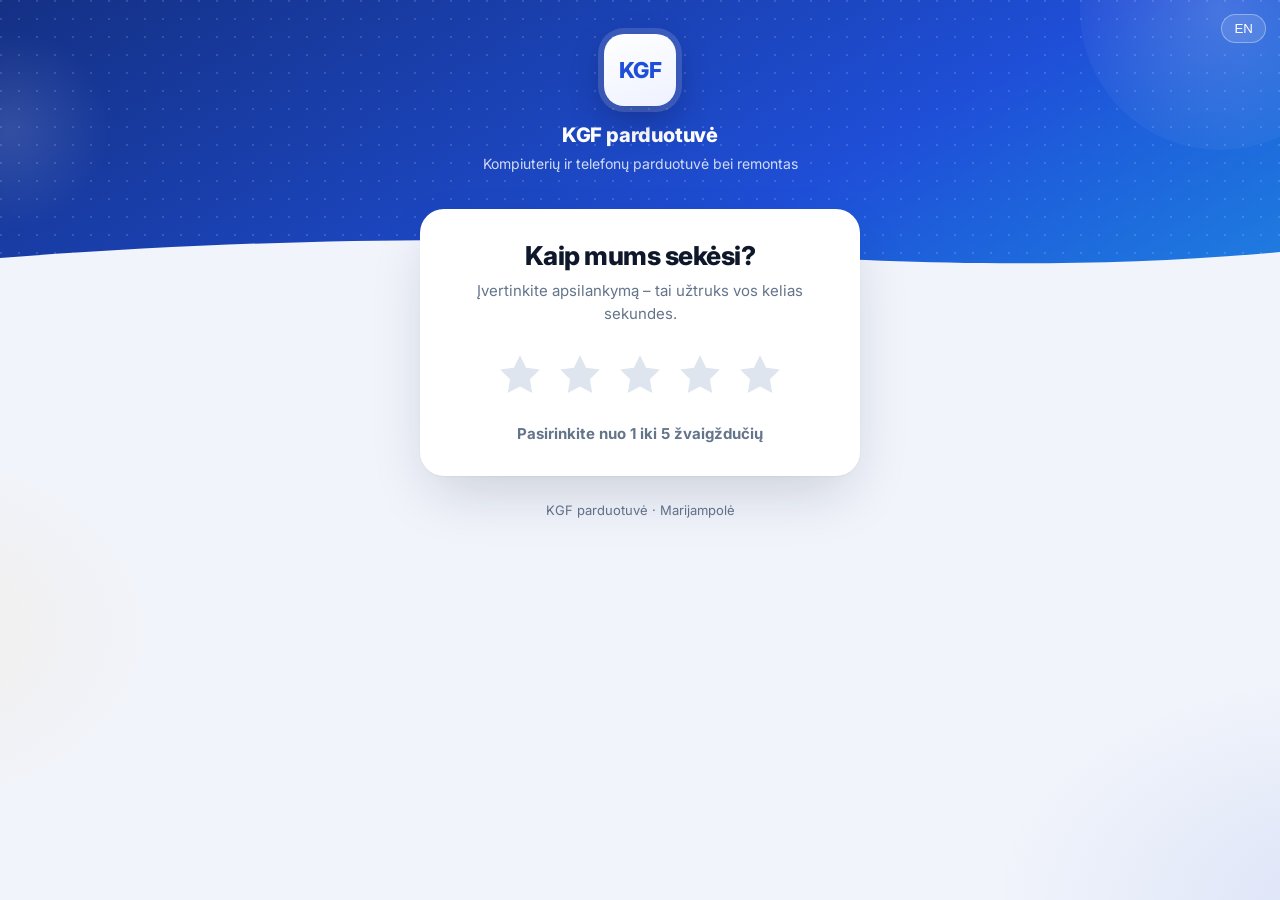
==== commit 29d7780c: "Default the review page to Lithuanian regardless of phone language Co-Authored-By: Claude Opus 5.5 <" ====
--- a/kgf/index.html
+++ b/kgf/index.html
@@ -9,7 +9,7 @@
   <link rel="preconnect" href="https://fonts.googleapis.com">
   <link rel="preconnect" href="https://fonts.gstatic.com" crossorigin>
   <link rel="stylesheet" href="https://fonts.googleapis.com/css2?family=Inter:wght@400;500;600;700;800&display=swap">
-  <link rel="stylesheet" href="../assets/style.css?v=8">
+  <link rel="stylesheet" href="../assets/style.css?v=9">
 </head>
 <body class="review">
   <!-- Žvaigždučių spalvų perėjimas -->
@@ -83,8 +83,8 @@
 
   <footer class="foot" id="foot"></footer>
 
-  <script src="config.js?v=8"></script>
-  <script src="../assets/common.js?v=8"></script>
-  <script src="../assets/review.js?v=8"></script>
+  <script src="config.js?v=9"></script>
+  <script src="../assets/common.js?v=9"></script>
+  <script src="../assets/review.js?v=9"></script>
 </body>
 </html>
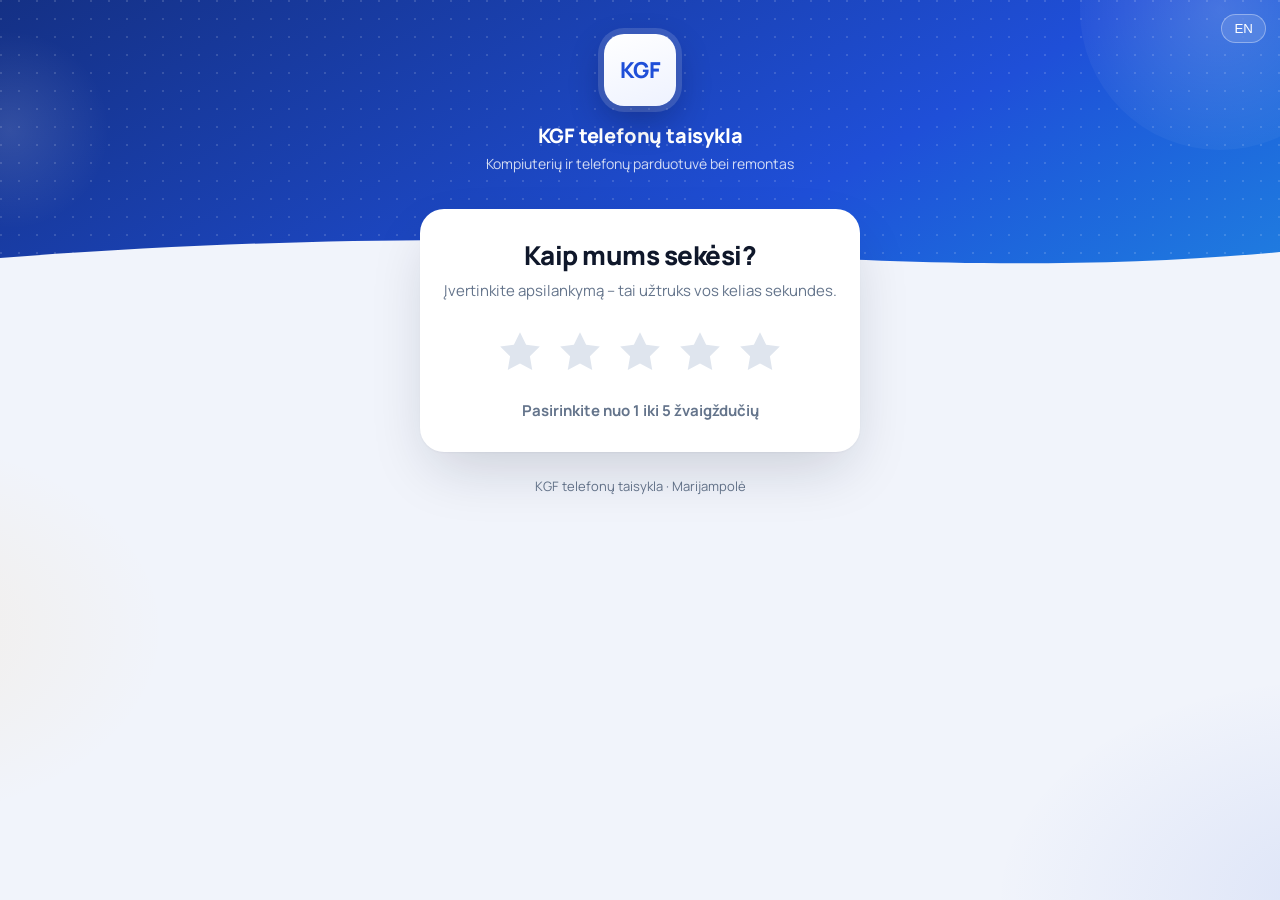
==== commit 564682ca: "Rename to KGF telefonų taisykla, simpler button, Manrope font, fix star ring - Bubble text: 'Kiekvie" ====
--- a/kgf/index.html
+++ b/kgf/index.html
@@ -8,8 +8,8 @@
   <title>Įvertinkite mus</title>
   <link rel="preconnect" href="https://fonts.googleapis.com">
   <link rel="preconnect" href="https://fonts.gstatic.com" crossorigin>
-  <link rel="stylesheet" href="https://fonts.googleapis.com/css2?family=Inter:wght@400;500;600;700;800&display=swap">
-  <link rel="stylesheet" href="../assets/style.css?v=9">
+  <link rel="stylesheet" href="https://fonts.googleapis.com/css2?family=Manrope:wght@400;500;600;700;800&display=swap">
+  <link rel="stylesheet" href="../assets/style.css?v=10">
 </head>
 <body class="review">
   <!-- Žvaigždučių spalvų perėjimas -->
@@ -64,7 +64,6 @@
         <p class="error" id="error" hidden></p>
         <button class="btn" type="submit">
           <span data-t="send"></span>
-          <svg viewBox="0 0 24 24" aria-hidden="true"><path d="M3.4 20.4 21 12 3.4 3.6 3.4 10l12.6 2-12.6 2z"/></svg>
         </button>
       </form>
     </section>
@@ -83,8 +82,8 @@
 
   <footer class="foot" id="foot"></footer>
 
-  <script src="config.js?v=9"></script>
-  <script src="../assets/common.js?v=9"></script>
-  <script src="../assets/review.js?v=9"></script>
+  <script src="config.js?v=10"></script>
+  <script src="../assets/common.js?v=10"></script>
+  <script src="../assets/review.js?v=10"></script>
 </body>
 </html>
--- a/assets/style.css
+++ b/assets/style.css
@@ -21,7 +21,7 @@
   margin: 0;
   min-height: 100vh;
   color: var(--text);
-  font: 16px/1.55 Inter, system-ui, -apple-system, "Segoe UI", Roboto, sans-serif;
+  font: 16px/1.55 Manrope, system-ui, -apple-system, "Segoe UI", Roboto, sans-serif;
   -webkit-font-smoothing: antialiased;
   background:
     radial-gradient(500px 320px at 105% 100%, color-mix(in srgb, var(--accent) 10%, transparent), transparent 70%),
@@ -176,19 +176,12 @@
 .star svg path { fill: var(--star-off); transition: fill .15s; }
 .star.on svg path { fill: url(#star-grad); }
 .star.on svg { filter: drop-shadow(0 5px 9px rgba(245, 158, 11, .4)); }
-.star:hover { transform: scale(1.14) rotate(-4deg); }
+@media (hover: hover) { .star:hover { transform: scale(1.14) rotate(-4deg); } }
 .star:active { transform: scale(.88); }
+.star:focus { outline: none; }
+.star:focus-visible { outline: 2px solid var(--accent); outline-offset: 2px; border-radius: 10px; }
 .star.pop svg { animation: star-pop .45s cubic-bezier(.3, 1.6, .5, 1); }
-.star.pop::after {
-  content: "";
-  position: absolute;
-  inset: -2px;
-  border-radius: 50%;
-  border: 2px solid var(--star);
-  animation: ring .5s ease-out forwards;
-}
-@keyframes star-pop { 40% { transform: scale(1.35); } }
-@keyframes ring { from { opacity: .9; transform: scale(.6); } to { opacity: 0; transform: scale(1.5); } }
+@keyframes star-pop { 40% { transform: scale(1.3); } }
 
 .star-label {
   display: inline-block;
@@ -257,46 +250,26 @@
 
 /* ---------- Mygtukai ---------- */
 .btn {
-  position: relative;
-  overflow: hidden;
-  display: flex;
-  align-items: center;
-  justify-content: center;
-  gap: 10px;
+  display: block;
   width: 100%;
   border: 0;
-  border-radius: 14px;
-  padding: 16px 18px;
+  border-radius: 12px;
+  padding: 15px 18px;
   margin-top: 22px;
   font: inherit;
   font-weight: 700;
-  font-size: 17px;
+  font-size: 16px;
   text-align: center;
   cursor: pointer;
   text-decoration: none;
   color: #fff;
-  background: linear-gradient(135deg, var(--accent) 0%, var(--accent-dark) 100%);
-  box-shadow: 0 12px 26px -6px color-mix(in srgb, var(--accent) 55%, transparent);
-  transition: transform .12s ease, opacity .15s, box-shadow .15s;
-}
-.btn svg { width: 19px; height: 19px; fill: currentColor; transition: transform .2s; }
-.btn:hover svg { transform: translateX(3px); }
-.btn::after {
-  content: "";
-  position: absolute;
-  top: 0;
-  left: -60%;
-  width: 40%;
-  height: 100%;
-  background: linear-gradient(100deg, transparent, rgba(255, 255, 255, .28), transparent);
-  transform: skewX(-20deg);
-  animation: sheen 4s 1.2s ease-in-out infinite;
-}
-@keyframes sheen { 0%, 65% { left: -60%; } 100% { left: 130%; } }
-.btn:active { transform: scale(.98); }
+  background: var(--accent);
+  transition: background .15s, transform .1s;
+}
+@media (hover: hover) { .btn:hover { background: var(--accent-dark); } }
+.btn:active { transform: scale(.99); }
 .btn:disabled { opacity: .65; cursor: default; }
-.btn.secondary { background: #eef1f7; color: var(--text); box-shadow: none; }
-.btn.secondary::after { display: none; }
+.btn.secondary { background: #eef1f7; color: var(--text); }
 
 /* ---------- Ačiū ---------- */
 .burst { position: relative; width: 84px; height: 84px; margin: 4px auto 18px; }
